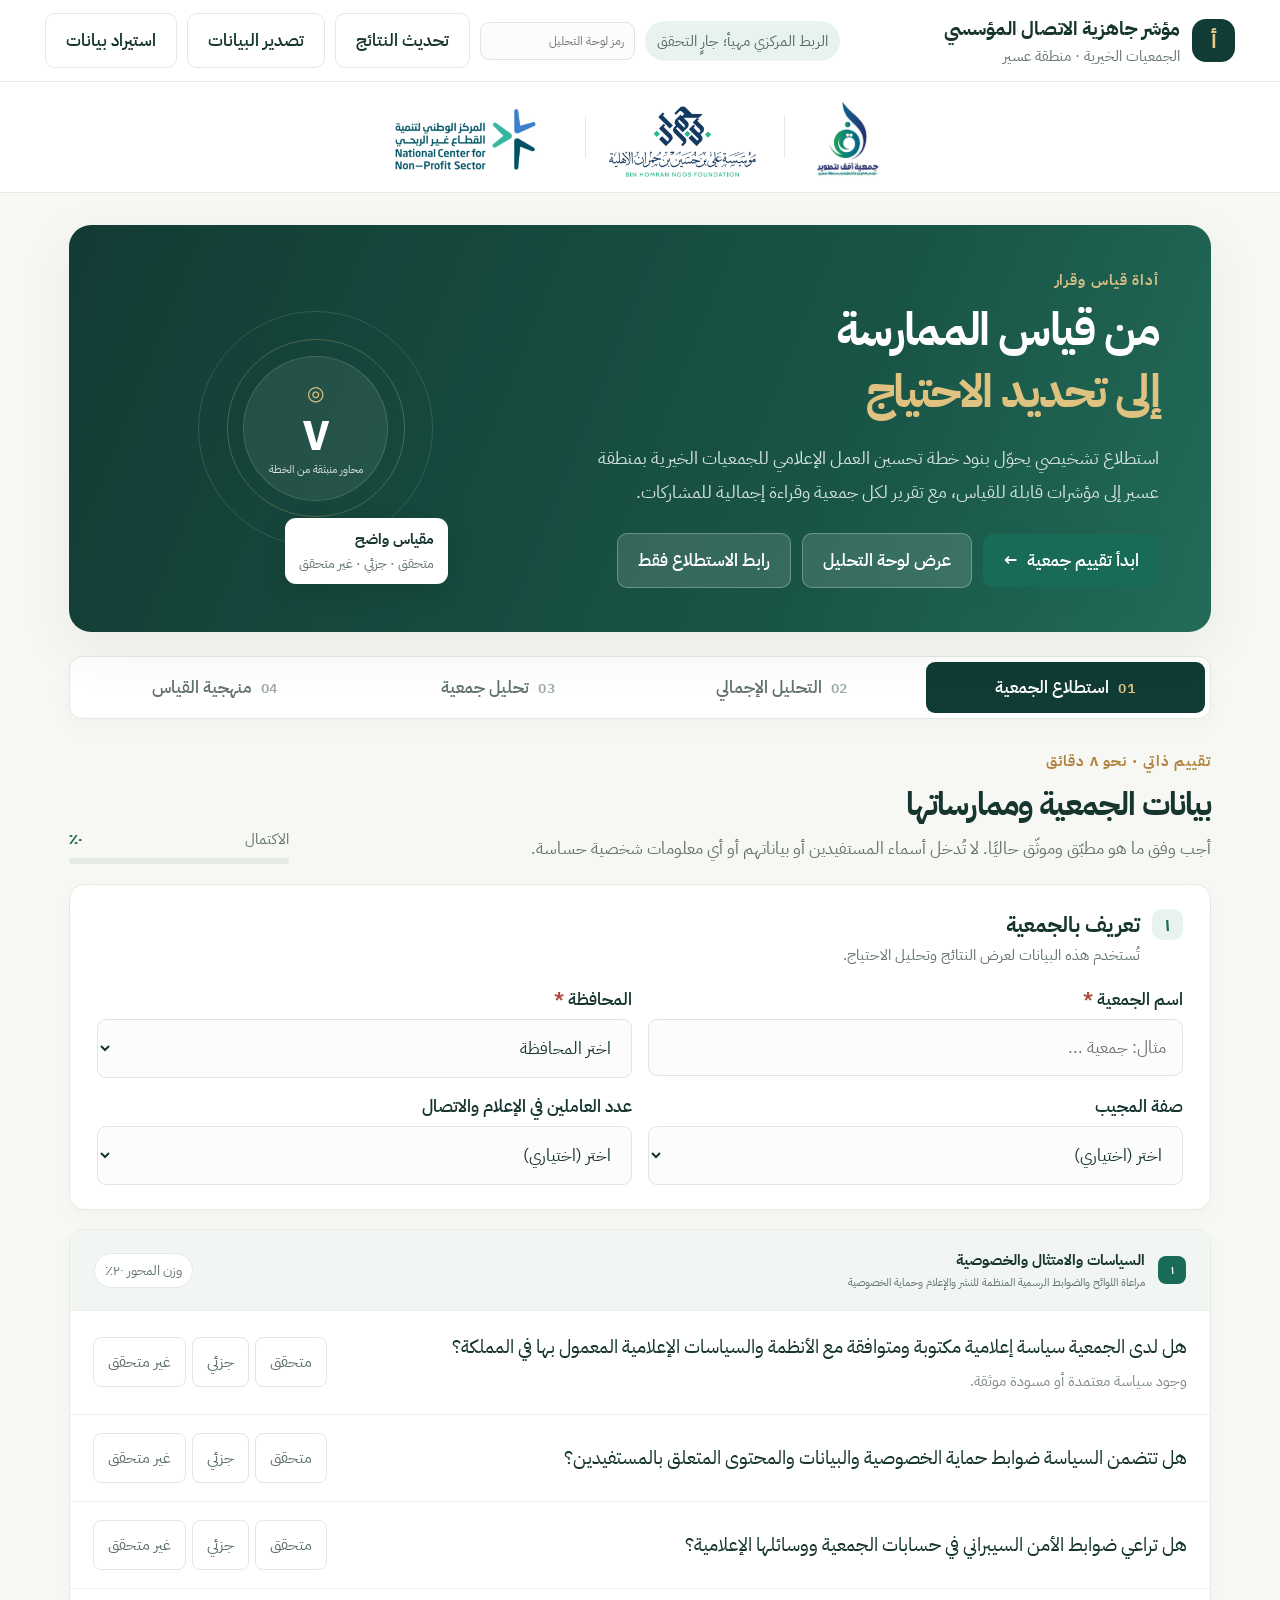
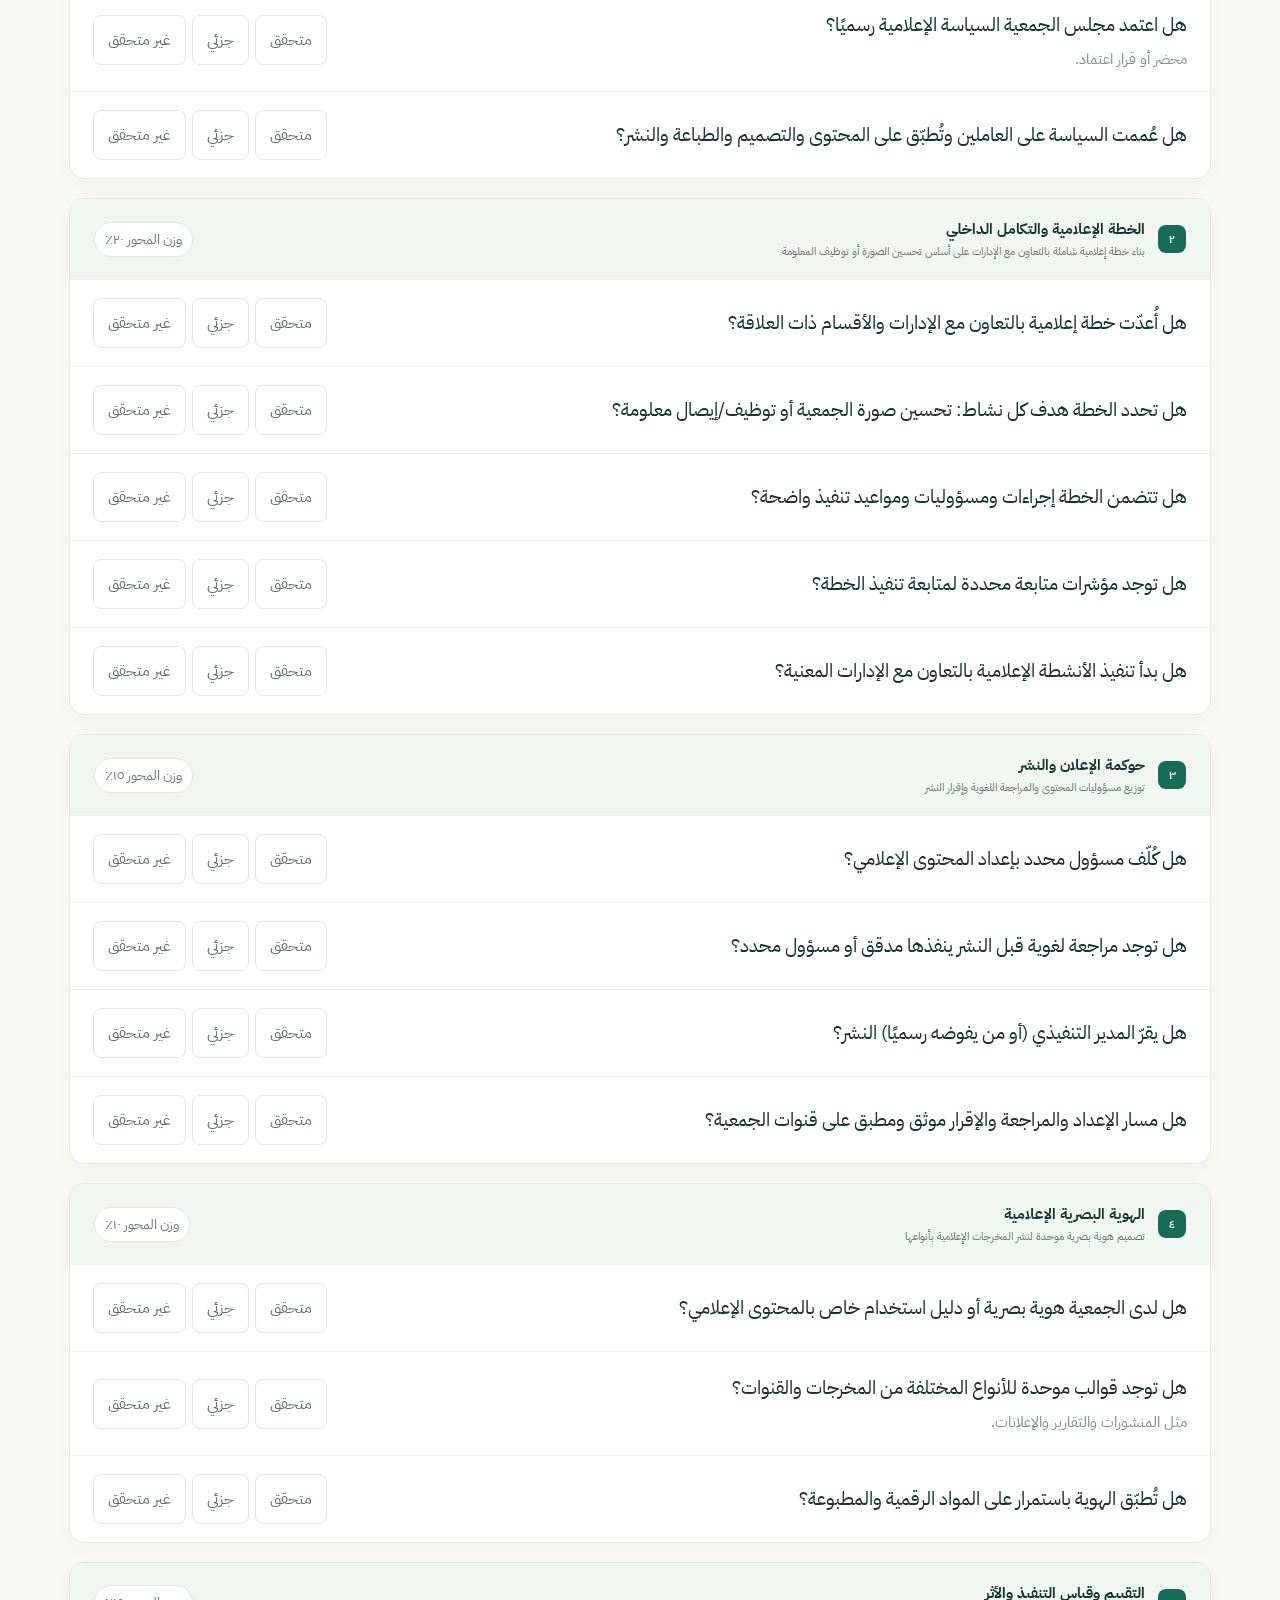
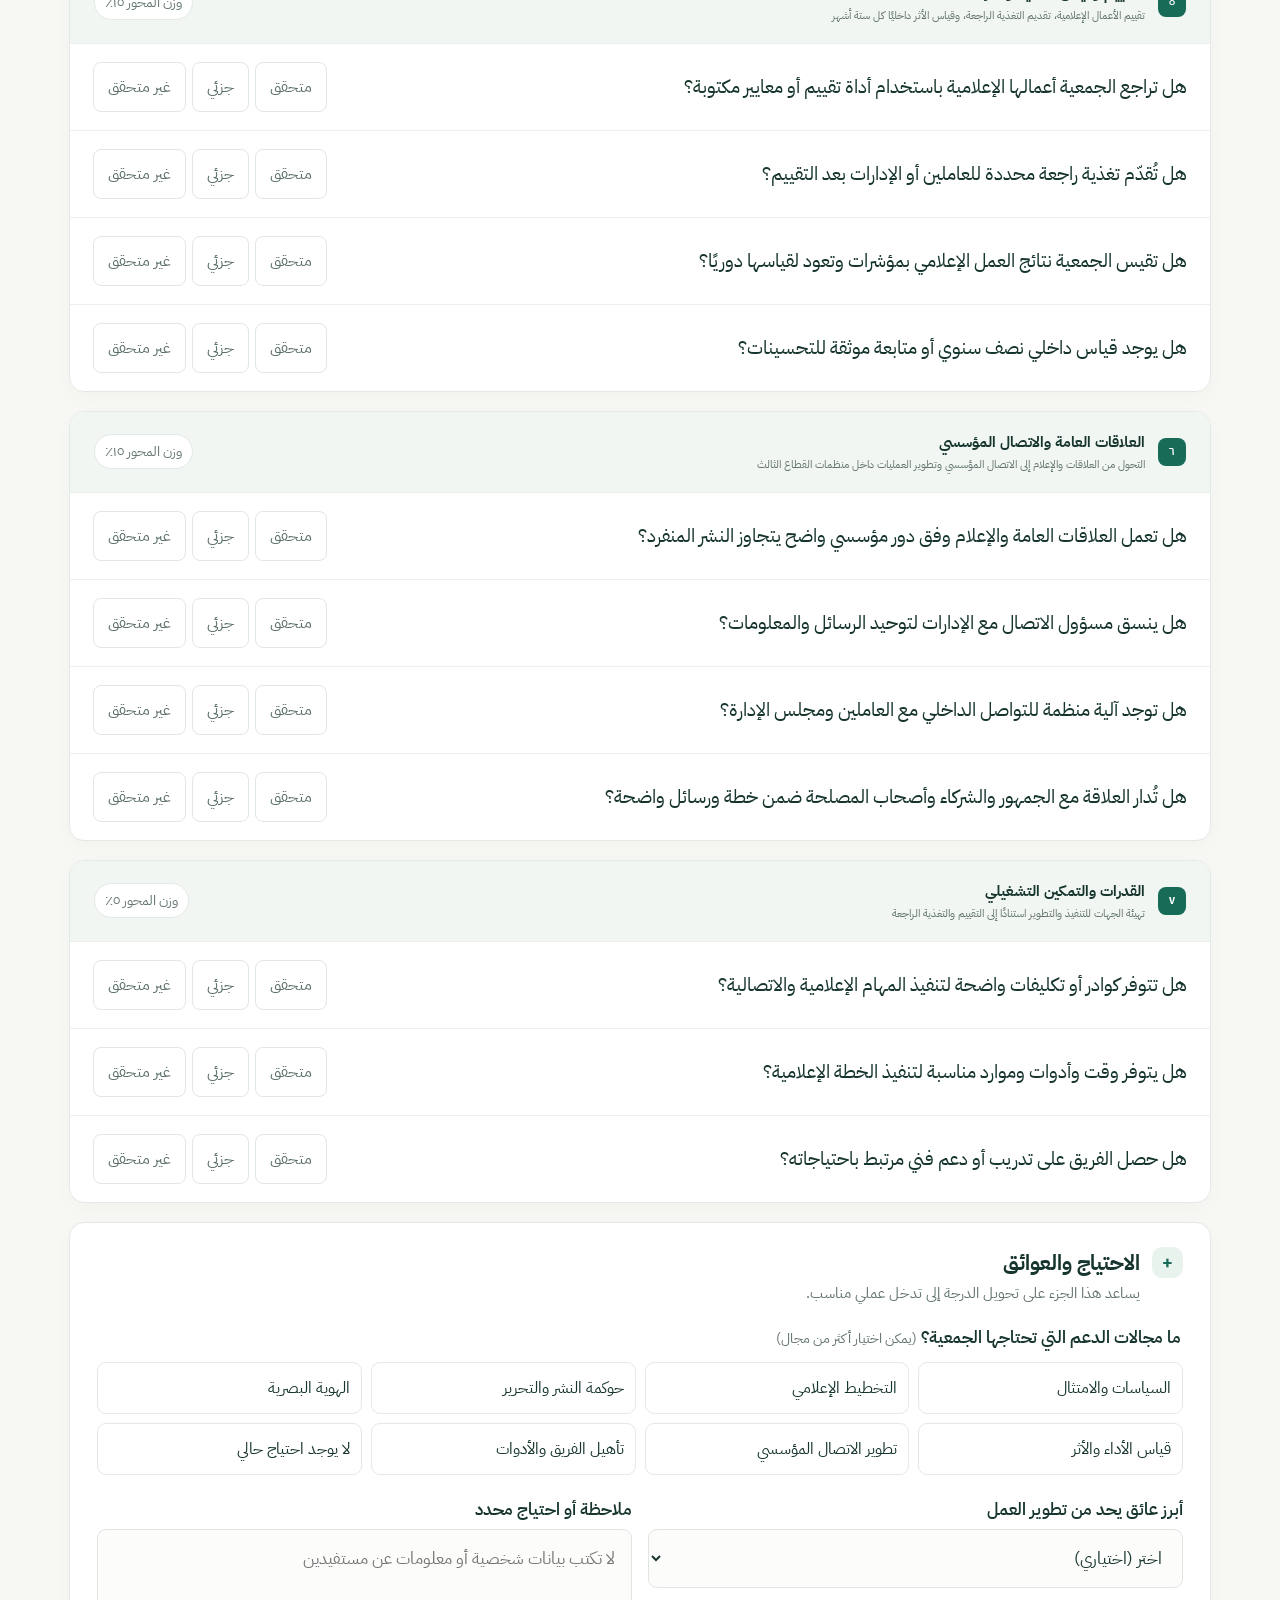
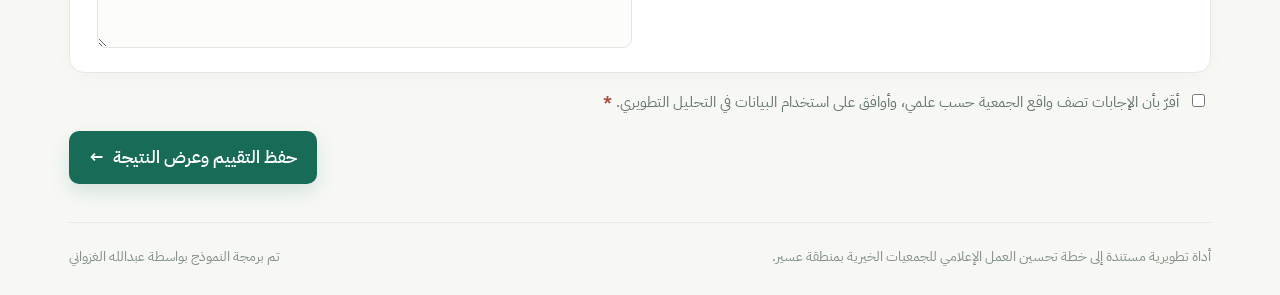
==== index.html @ ba8bff40 "Refresh assessment script cache" ====
<!doctype html>
<html lang="ar" dir="rtl">
<head>
  <meta charset="utf-8">
  <meta name="viewport" content="width=device-width, initial-scale=1">
  <meta name="theme-color" content="#113b35">
  <meta name="description" content="أداة تقييم جاهزية الجمعيات الخيرية في العلاقات العامة والإعلام والاتصال المؤسسي، وفق خطة تحسين العمل الإعلامي بمنطقة عسير.">
  <title>مؤشر جاهزية الاتصال المؤسسي | عسير</title>
  <link rel="stylesheet" href="styles.css?v=20261018-5">
</head>
<body>
  <header class="topbar">
    <a class="brand" href="#home" aria-label="الصفحة الرئيسية">
      <span class="brand-mark">أ</span>
      <span><strong>مؤشر جاهزية الاتصال المؤسسي</strong><small>الجمعيات الخيرية · منطقة عسير</small></span>
    </a>
    <div class="top-actions"><span class="privacy-tag" id="syncStatus">الربط المركزي غير مفعّل</span><input id="dashboardKey" type="password" autocomplete="off" aria-label="رمز دخول لوحة التحليل" placeholder="رمز لوحة التحليل" style="width:155px;padding:9px 10px;font-size:12px"><button class="button button-outline" id="refreshRemote">تحديث النتائج</button><button class="button button-outline" id="exportAll">تصدير البيانات</button><label class="button button-outline file-button">استيراد بيانات<input id="importFile" type="file" accept=".json,application/json" hidden></label></div>
  </header>
  <div class="partners-strip" role="group" aria-label="شعارات الجهات">
    <img src="assets/afaq-logo.png" alt="شعار جمعية أفق" loading="eager">
    <span class="partners-divider" aria-hidden="true"></span>
    <img src="assets/bin-homran-logo.png" alt="شعار مؤسسة علي بن حسين بن جمران الأهلية" loading="eager">
    <span class="partners-divider" aria-hidden="true"></span>
    <img src="assets/ncnp-logo.png?v=20261018-2" alt="شعار المركز الوطني لتنمية القطاع غير الربحي" loading="eager">
  </div>
  <main id="home">
    <section class="hero">
      <div class="hero-copy"><p class="eyebrow">أداة قياس وقرار</p><h1>من قياس الممارسة<br><em>إلى تحديد الاحتياج</em></h1><p>استطلاع تشخيصي يحوّل بنود خطة تحسين العمل الإعلامي للجمعيات الخيرية بمنطقة عسير إلى مؤشرات قابلة للقياس، مع تقرير لكل جمعية وقراءة إجمالية للمشاركات.</p><div class="hero-actions"><button class="button button-primary" data-view="survey">ابدأ تقييم جمعية <span>←</span></button><button class="button button-quiet" data-view="dashboard">عرض لوحة التحليل</button><a class="button button-quiet" href="survey.html?v=20261018-5">رابط الاستطلاع فقط</a></div></div>
      <div class="hero-card"><div class="orbit orbit-one"></div><div class="orbit orbit-two"></div><div class="hero-stat"><span class="hero-stat-icon">◎</span><strong>٧</strong><small>محاور منبثقة من الخطة</small></div><div class="hero-note"><b>مقياس واضح</b><span>متحقق · جزئي · غير متحقق</span></div></div>
    </section>
    <nav class="tabs" aria-label="التنقل الرئيسي"><button class="tab active" data-view="survey"><span>01</span>استطلاع الجمعية</button><button class="tab" data-view="dashboard"><span>02</span>التحليل الإجمالي</button><button class="tab" data-view="individual"><span>03</span>تحليل جمعية</button><button class="tab" data-view="method"><span>04</span>منهجية القياس</button></nav>

    <section class="view active" id="view-survey">
      <div class="section-heading"><div><p class="eyebrow">تقييم ذاتي · نحو ٨ دقائق</p><h2>بيانات الجمعية وممارساتها</h2><p>أجب وفق ما هو مطبّق وموثّق حاليًا. لا تُدخل أسماء المستفيدين أو بياناتهم أو أي معلومات شخصية حساسة.</p></div><div class="progress-wrap"><div class="progress-caption"><span id="progressLabel">الاكتمال</span><b id="progressValue">٠٪</b></div><div class="progress-track"><i id="progressBar"></i></div></div></div>
      <form id="surveyForm">
        <div class="form-card"><div class="card-title"><span class="step">١</span><div><h3>تعريف بالجمعية</h3><p>تُستخدم هذه البيانات لعرض النتائج وتحليل الاحتياج.</p></div></div><div class="fields-grid"><label class="field"><span>اسم الجمعية <b>*</b></span><input name="orgName" required maxlength="120" placeholder="مثال: جمعية ..."></label><label class="field"><span>المحافظة <b>*</b></span><select name="city" required><option value="">اختر المحافظة</option><option>أبها</option><option>خميس مشيط</option><option>بيشة</option><option>محايل عسير</option><option>النماص</option><option>ظهران الجنوب</option><option>سراة عبيدة</option><option>رجال ألمع</option><option>تثليث</option><option>بلقرن</option><option>أحد رفيدة</option><option>بارق</option><option>المجاردة</option><option>الحرجة</option><option>الربوعة</option><option>طريب</option><option>تنومة</option><option>البرك</option><option>القحمة</option><option>مركز آخر</option></select></label><label class="field"><span>صفة المجيب</span><select name="respondentRole"><option value="">اختر (اختياري)</option><option>المدير التنفيذي</option><option>مسؤول العلاقات العامة والإعلام</option><option>مسؤول الاتصال المؤسسي</option><option>موظف/ة في الجمعية</option><option>عضو مجلس الإدارة</option><option>أخرى</option></select></label><label class="field"><span>عدد العاملين في الإعلام والاتصال</span><select name="teamSize"><option value="">اختر (اختياري)</option><option>لا يوجد مختص متفرغ</option><option>شخص واحد</option><option>٢–٣</option><option>٤ فأكثر</option></select></label></div></div>
        <div id="questionGroups"></div>
        <div class="form-card needs-card"><div class="card-title"><span class="step">+</span><div><h3>الاحتياج والعوائق</h3><p>يساعد هذا الجزء على تحويل الدرجة إلى تدخل عملي مناسب.</p></div></div><fieldset class="needs-field"><legend>ما مجالات الدعم التي تحتاجها الجمعية؟ <small>(يمكن اختيار أكثر من مجال)</small></legend><div class="needs-grid"><label><input type="checkbox" name="needs" value="بناء السياسات والامتثال"><span>السياسات والامتثال</span></label><label><input type="checkbox" name="needs" value="التخطيط الإعلامي"><span>التخطيط الإعلامي</span></label><label><input type="checkbox" name="needs" value="حوكمة النشر والتحرير"><span>حوكمة النشر والتحرير</span></label><label><input type="checkbox" name="needs" value="الهوية البصرية"><span>الهوية البصرية</span></label><label><input type="checkbox" name="needs" value="قياس الأداء والأثر"><span>قياس الأداء والأثر</span></label><label><input type="checkbox" name="needs" value="تطوير الاتصال المؤسسي"><span>تطوير الاتصال المؤسسي</span></label><label><input type="checkbox" name="needs" value="تأهيل الفريق والأدوات"><span>تأهيل الفريق والأدوات</span></label><label><input type="checkbox" name="needs" value="لا يوجد احتياج حالي"><span>لا يوجد احتياج حالي</span></label></div></fieldset><div class="fields-grid"><label class="field"><span>أبرز عائق يحد من تطوير العمل</span><select name="barrier"><option value="">اختر (اختياري)</option><option>نقص الكوادر أو التفرغ</option><option>نقص الميزانية</option><option>غياب السياسات والإجراءات</option><option>ضعف التنسيق بين الإدارات</option><option>نقص الخبرة والتدريب</option><option>عدم توفر أدوات قياس</option><option>عوائق تقنية</option><option>لا توجد عوائق رئيسية</option><option>أخرى</option></select></label><label class="field"><span>ملاحظة أو احتياج محدد</span><textarea name="notes" maxlength="600" rows="3" placeholder="لا تكتب بيانات شخصية أو معلومات عن مستفيدين"></textarea></label></div></div>
        <label class="consent"><input type="checkbox" name="consent" required><span>أقرّ بأن الإجابات تصف واقع الجمعية حسب علمي، وأوافق على استخدام البيانات في التحليل التطويري. <b>*</b></span></label>
        <div class="submit-row"><span id="formMessage" role="status"></span><button class="button button-primary" type="submit">حفظ التقييم وعرض النتيجة <span>←</span></button></div>
      </form>
    </section>

    <section class="view" id="view-dashboard"><div class="section-heading"><div><p class="eyebrow">صورة المشاركات</p><h2>التحليل الإجمالي</h2><p>ملخص للبيانات المحفوظة أو المستوردة في هذا المتصفح فقط.</p></div><div class="heading-actions"><button class="button button-outline" id="exportPdf">طباعة / حفظ تقرير PDF شامل</button><button class="button button-outline" id="exportCsv">تنزيل ملخص CSV</button></div></div><div id="dashboardContent"></div></section>
    <section class="view" id="view-individual"><div class="section-heading"><div><p class="eyebrow">تشخيص موجّه</p><h2>تحليل جمعية واحدة</h2><p>اختر استجابة محفوظة لعرض المستوى والمحاور ذات الأولوية ومقترحات التطوير.</p></div></div><div id="individualContent"></div></section>
    <section class="view" id="view-method"><div class="section-heading"><div><p class="eyebrow">شفافية القياس</p><h2>كيف تُقرأ النتيجة؟</h2><p>الدرجات وصف تشخيصي مبني على إجابات الاستطلاع، وليست حكمًا اعتمادياً أو تقييمًا رسميًا للجمعية.</p></div></div><div id="methodContent"></div></section>
    <footer><span>أداة تطويرية مستندة إلى خطة تحسين العمل الإعلامي للجمعيات الخيرية بمنطقة عسير.</span><span>تم برمجة النموذج بواسطة عبدالله الغزواني</span></footer>
  </main>
  <div class="toast" id="toast" role="status" aria-live="polite"></div>
  <script src="backend-config.js?v=20261019-1"></script>
  <script src="app.js?v=20261019-3"></script>
</body>
</html>
---- styles.css ----
@import url('https://fonts.googleapis.com/css2?family=IBM+Plex+Sans+Arabic:wght@400;500;600;700&display=swap');
:root{--ink:#17352f;--muted:#63746f;--green:#176b57;--deep:#113b35;--mint:#e9f3ee;--paper:#f7f8f4;--white:#fff;--line:#e3e9e4;--gold:#c59c55;--red:#a94a39;--shadow:0 18px 55px #163b2e12;font-family:'IBM Plex Sans Arabic',sans-serif;color:var(--ink);background:var(--paper);font-synthesis:none}*{box-sizing:border-box}body{margin:0;min-width:320px}.topbar{height:82px;display:flex;align-items:center;justify-content:space-between;padding:0 max(calc((100vw - 1190px)/2),24px);background:#fff;border-bottom:1px solid var(--line)}.brand{display:flex;align-items:center;gap:12px;text-decoration:none;color:var(--ink)}.brand-mark{width:43px;height:43px;background:var(--deep);color:#e7c887;border-radius:14px;display:grid;place-items:center;font-size:22px;font-weight:700}.partners-strip{min-height:96px;display:flex;align-items:center;justify-content:center;gap:20px;padding:10px 18px;background:#fff;border-bottom:1px solid var(--line)}.partners-strip img{display:block;height:90px;width:auto;max-width:32vw;object-fit:contain}.partners-divider{height:42px;width:1px;background:var(--line);flex:0 0 1px}.brand strong,.brand small{display:block}.brand strong{font-size:15px}.brand small{font-size:11px;color:var(--muted);margin-top:2px}.top-actions{display:flex;align-items:center;gap:10px}.privacy-tag{font-size:11px;color:#536d62;background:var(--mint);padding:9px 12px;border-radius:99px}.button{font-family:inherit;border:0;border-radius:10px;padding:11px 16px;font-size:13px;font-weight:600;cursor:pointer;transition:.2s;display:inline-flex;gap:9px;align-items:center;justify-content:center;text-decoration:none}.button:hover{transform:translateY(-1px)}.button-primary{background:var(--green);color:#fff;box-shadow:0 8px 20px #176b5725}.button-outline{background:#fff;color:var(--ink);border:1px solid var(--line)}.button-quiet{background:#ffffff22;color:#fff;border:1px solid #ffffff45}.file-button{position:relative}main{max-width:1190px;margin:auto;padding:0 24px}.hero{margin:32px 0 24px;min-height:335px;border-radius:22px;background:linear-gradient(112deg,#123b34,#195547 67%,#236b58);display:grid;grid-template-columns:1.25fr .75fr;overflow:hidden;color:white;position:relative;padding:44px 52px;box-shadow:var(--shadow)}.hero-copy{position:relative;z-index:1}.eyebrow{text-transform:uppercase;letter-spacing:.06em;color:#b18442;font-size:11px;font-weight:700;margin:0 0 8px}.hero .eyebrow{color:#d7bd85}.hero h1{font-size:37px;line-height:1.35;margin:0 0 12px;letter-spacing:-.035em}.hero h1 em{font-style:normal;color:#dfc27f}.hero-copy>p:not(.eyebrow){max-width:580px;color:#d5e2dc;line-height:1.9;font-size:14px}.hero-actions{display:flex;align-items:center;gap:11px;margin-top:23px}.hero-card{position:relative;min-height:245px;display:grid;place-items:center}.orbit{border:1px solid #ffffff20;border-radius:50%;position:absolute;width:235px;height:235px}.orbit-two{width:178px;height:178px;border-color:#dfc27f45}.hero-stat{z-index:1;text-align:center;background:#ffffff12;backdrop-filter:blur(5px);border:1px solid #ffffff25;border-radius:50%;width:145px;height:145px;display:flex;flex-direction:column;align-items:center;justify-content:center}.hero-stat-icon{color:#e2c681;font-size:20px}.hero-stat strong{font-size:48px;line-height:1.1}.hero-stat small{font-size:11px;color:#d7e3dd}.hero-note{position:absolute;bottom:4px;right:16%;border-radius:11px;background:#fff;color:var(--ink);padding:10px 14px;box-shadow:0 8px 24px #041e1828;font-size:11px}.hero-note b,.hero-note span{display:block}.hero-note span{color:var(--muted);margin-top:3px}.tabs{background:#fff;border:1px solid var(--line);border-radius:13px;display:flex;padding:5px;gap:4px;margin-bottom:31px;box-shadow:0 7px 24px #163b2e08}.tab{flex:1;text-align:center;border:0;background:transparent;color:var(--muted);font-family:inherit;font-weight:600;font-size:13px;padding:13px 8px;border-radius:9px;cursor:pointer}.tab span{color:#9aaba2;font-size:10px;margin-left:9px;letter-spacing:.05em}.tab.active{background:var(--deep);color:white}.tab.active span{color:#dcc27e}.view{display:none;animation:fade .2s ease}.view.active{display:block}@keyframes fade{from{opacity:.5;transform:translateY(4px)}to{opacity:1;transform:none}}.section-heading{display:flex;align-items:end;justify-content:space-between;gap:20px;margin:0 0 20px}.section-heading h2{font-size:25px;letter-spacing:-.03em;margin:0 0 6px}.section-heading p:not(.eyebrow){font-size:13px;color:var(--muted);margin:0;line-height:1.8}.progress-wrap{width:220px;flex:none}.progress-caption{display:flex;justify-content:space-between;font-size:11px;color:var(--muted);margin-bottom:8px}.progress-caption b{color:var(--green)}.progress-track{height:6px;border-radius:99px;background:#e3eae5;overflow:hidden}.progress-track i{display:block;background:var(--green);height:100%;width:0;transition:.3s}.form-card{background:#fff;border:1px solid var(--line);border-radius:15px;padding:24px 27px;margin-bottom:14px;box-shadow:0 6px 20px #17352f06}.card-title{display:flex;align-items:flex-start;gap:12px;margin-bottom:21px}.step{flex:none;width:31px;height:31px;background:var(--mint);color:var(--green);font-weight:700;border-radius:10px;display:grid;place-items:center}.card-title h3{font-size:16px;margin:0}.card-title p{color:var(--muted);font-size:11px;margin:3px 0 0}.fields-grid{display:grid;grid-template-columns:repeat(2,1fr);gap:16px}.field{display:flex;flex-direction:column;gap:7px;font-size:12px;font-weight:600}.field>span b,.consent b{color:var(--red)}input,select,textarea{font-family:inherit}input:not([type=checkbox]),select,textarea{border:1px solid #dfe6e1;background:#fcfdfb;border-radius:9px;padding:11px 12px;font-size:12px;color:var(--ink);outline:0;width:100%}input:focus,select:focus,textarea:focus{border-color:#5d9d83;box-shadow:0 0 0 3px #176b5715}textarea{resize:vertical;line-height:1.7}.question-group{margin:19px 0;background:#fff;border:1px solid var(--line);border-radius:15px;overflow:hidden;box-shadow:0 6px 20px #17352f06}.group-head{padding:19px 24px;background:#f1f6f2;display:flex;align-items:center;gap:13px}.group-number{font-size:11px;font-weight:700;color:#fff;background:var(--green);border-radius:8px;width:28px;height:28px;display:grid;place-items:center}.group-head h3{font-size:15px;margin:0}.group-head p{font-size:11px;color:var(--muted);margin:3px 0 0}.weight{margin-right:auto;font-size:10px;background:#fff;border:1px solid var(--line);border-radius:99px;padding:6px 10px;color:#65786e}.question{padding:18px 23px;border-top:1px solid #edf0ed;display:grid;grid-template-columns:minmax(250px,1fr) auto;gap:17px;align-items:center}.question-text{font-size:13px;line-height:1.7}.question-text small{display:block;color:#7d8b84;font-size:10px;margin-top:2px}.choices{display:flex;gap:6px}.choice{position:relative}.choice input{position:absolute;opacity:0;pointer-events:none}.choice span{display:block;white-space:nowrap;border:1px solid #e1e7e2;border-radius:8px;padding:8px 10px;font-size:10px;color:#5a6f65;cursor:pointer;transition:.15s}.choice input:checked+span{color:#fff;background:var(--green);border-color:var(--green)}.choice input:focus-visible+span{outline:3px solid #9bc8b6}.needs-card{background:#fff}.needs-field{border:0;padding:0;margin:0 0 22px}.needs-field legend{font-size:12px;font-weight:600;margin-bottom:12px}.needs-field legend small{font-weight:400;color:var(--muted)}.needs-grid{display:grid;grid-template-columns:repeat(4,1fr);gap:9px}.needs-grid label input{position:absolute;opacity:0}.needs-grid label span{display:flex;align-items:center;min-height:40px;padding:9px 11px;border:1px solid var(--line);border-radius:9px;font-size:11px;cursor:pointer}.needs-grid input:checked+span{border-color:var(--green);background:var(--mint);color:var(--deep)}.needs-grid input:focus-visible+span{outline:3px solid #9bc8b6}.consent{display:flex;align-items:flex-start;gap:9px;font-size:11px;color:var(--muted);margin:18px 3px}.consent input{accent-color:var(--green);margin-top:3px}.submit-row{display:flex;align-items:center;justify-content:space-between;margin:15px 0 38px}.submit-row #formMessage{font-size:11px;color:var(--green)}footer{border-top:1px solid var(--line);padding:23px 0 28px;display:flex;justify-content:space-between;gap:20px;color:#829087;font-size:10px}.heading-actions{display:flex;gap:8px}.metric-grid{display:grid;grid-template-columns:repeat(4,1fr);gap:12px;margin-bottom:16px}.metric{background:#fff;border:1px solid var(--line);border-radius:13px;padding:19px 20px;box-shadow:0 6px 20px #17352f06}.metric span{font-size:11px;color:var(--muted)}.metric strong{display:block;font-size:30px;margin-top:9px;color:var(--deep);line-height:1}.metric small{font-size:10px;color:#87948e;display:block;margin-top:8px}.analysis-grid{display:grid;grid-template-columns:1.1fr .9fr;gap:14px;margin-bottom:15px}.panel{background:#fff;border:1px solid var(--line);border-radius:14px;padding:23px;box-shadow:0 6px 20px #17352f06}.panel h3{font-size:15px;margin:0 0 5px}.panel>p{font-size:11px;color:var(--muted);margin:0 0 20px}.bar-row{display:grid;grid-template-columns:145px 1fr 37px;gap:12px;align-items:center;margin:14px 0}.bar-label{font-size:11px}.bar-track{height:9px;border-radius:99px;background:#edf1ed;overflow:hidden}.bar-track i{display:block;height:100%;background:linear-gradient(90deg,#79ad95,#176b57);border-radius:99px}.bar-score{font-size:11px;font-weight:700;text-align:left;color:var(--green)}.priority-item{padding:12px 0;border-top:1px solid #edf0ed}.priority-item:first-child{border-top:0;padding-top:0}.priority-item b{font-size:12px;display:flex;align-items:center;justify-content:space-between}.priority-item b span{color:var(--red);font-size:11px}.priority-item p{font-size:11px;color:var(--muted);line-height:1.7;margin:5px 0 0}.table-wrap{overflow-x:auto;background:white;border:1px solid var(--line);border-radius:13px;margin-bottom:30px}.data-table{width:100%;border-collapse:collapse;min-width:650px}.data-table th,.data-table td{text-align:right;padding:13px 16px;border-bottom:1px solid #edf0ed;font-size:11px}.data-table th{font-size:10px;color:var(--muted);background:#f6f8f6}.data-table tr:last-child td{border-bottom:0}.link-button{border:0;background:none;color:var(--green);font:inherit;font-weight:700;cursor:pointer}.badge{display:inline-block;border-radius:99px;padding:5px 9px;font-size:10px;background:#f4eddd;color:#826322}.badge.high{background:#e9f4ec;color:#31704d}.badge.medium{background:#fbf1df;color:#927023}.badge.low{background:#f8e8e5;color:#a94a39}.empty-state{background:#fff;border:1px dashed #ccd8d0;border-radius:14px;text-align:center;padding:45px 20px;color:var(--muted)}.empty-state strong{display:block;color:var(--ink);font-size:16px;margin-bottom:7px}.empty-state p{font-size:12px;line-height:1.8;margin:0 auto 18px;max-width:490px}.individual-tools{display:flex;gap:10px;align-items:center;margin-bottom:15px}.individual-tools select{max-width:450px;background:#fff}.report-head{display:flex;justify-content:space-between;align-items:center;gap:20px}.report-score{width:115px;height:115px;border-radius:50%;display:grid;place-items:center;text-align:center;background:var(--mint);color:var(--deep);font-size:28px;font-weight:700;border:8px solid #d2e9dd}.report-score small{font-size:10px;font-weight:500;display:block}.report-layout{display:grid;grid-template-columns:1fr .9fr;gap:14px;margin:14px 0}.decision-box{background:#f5f8f4;border-radius:10px;padding:14px;margin-top:10px}.decision-box b{font-size:12px}.decision-box p{font-size:11px;line-height:1.7;color:var(--muted);margin:5px 0 0}.simple-list{padding-right:18px;margin:8px 0}.simple-list li{font-size:11px;line-height:1.8;color:var(--muted);padding:2px 0}.notice{background:#f8f2e6;border-right:3px solid var(--gold);padding:12px 14px;border-radius:8px;color:#725d34;font-size:11px;line-height:1.8}.method-grid{display:grid;grid-template-columns:repeat(3,1fr);gap:12px}.method-card{background:#fff;border:1px solid var(--line);border-radius:13px;padding:20px}.method-card h3{margin:0 0 9px;font-size:14px}.method-card p,.method-card li{font-size:11px;line-height:1.8;color:var(--muted)}.method-card ul{padding-right:18px;margin:6px 0}.scale-row{display:flex;justify-content:space-between;border-bottom:1px solid var(--line);padding:10px 0;font-size:11px}.scale-row:last-child{border:0}.scale-row b{color:var(--green)}.toast{position:fixed;bottom:22px;right:50%;transform:translate(50%,20px);background:#183f35;color:#fff;padding:11px 17px;border-radius:10px;font-size:12px;opacity:0;pointer-events:none;transition:.25s;box-shadow:var(--shadow);z-index:5}.toast.show{opacity:1;transform:translate(50%,0)}
@media(max-width:800px){.topbar{padding:0 16px}.partners-strip{min-height:76px;gap:10px;padding:8px}.partners-strip img{height:68px;max-width:30vw}.partners-divider{height:34px}.privacy-tag{display:none}.hero{padding:31px 25px;grid-template-columns:1fr}.hero-card{display:none}.hero h1{font-size:31px}.tabs{overflow-x:auto}.tab{min-width:150px}.question{grid-template-columns:1fr;gap:12px}.choices{flex-wrap:wrap}.choice span{padding:8px}.needs-grid{grid-template-columns:repeat(2,1fr)}.analysis-grid,.report-layout{grid-template-columns:1fr}.metric-grid{grid-template-columns:repeat(2,1fr)}.method-grid{grid-template-columns:1fr}.section-heading{align-items:flex-start;flex-direction:column}.progress-wrap{width:100%}.fields-grid{grid-template-columns:1fr}.top-actions .button{padding:9px 10px;font-size:10px}.report-head{align-items:flex-start}.bar-row{grid-template-columns:120px 1fr 30px}.form-card{padding:19px 17px}footer{flex-direction:column}.heading-actions{width:100%}.heading-actions .button{flex:1}}
@media(max-width:480px){.brand strong{font-size:12px}.brand small{font-size:9px}.brand-mark{width:36px;height:36px}.top-actions{gap:5px}.top-actions .button{font-size:9px}.hero{margin-top:18px}.hero-actions{align-items:stretch;flex-direction:column}.hero-actions button{width:100%}.tab{font-size:11px;min-width:125px;padding:11px 4px}.tab span{display:none}.metric{padding:15px}.metric strong{font-size:25px}.group-head{padding:15px}.weight{display:none}.question{padding:15px}.choices{gap:5px}.choice span{font-size:9px}.individual-tools{align-items:stretch;flex-direction:column}}
@media print{.topbar,.hero,.tabs,.heading-actions,.individual-tools,footer,.button{display:none!important}body{background:#fff}.view{display:none!important}.view.active{display:block!important}.panel,.metric,.table-wrap{box-shadow:none;break-inside:avoid}main{max-width:none;padding:0}.report-layout{grid-template-columns:1fr 1fr}}

.small-metric{font-size:16px!important;line-height:1.5!important}

.survey-only-main{max-width:1000px;padding-top:34px}.standalone-heading{align-items:center;margin-bottom:23px}.standalone-heading h2{margin-bottom:7px}.survey-only-main footer{margin-top:36px}

/* تحسين قابلية القراءة: تكبير النصوص الأساسية والمساعدة */
body{font-size:16px}
.brand strong{font-size:17px}.brand small{font-size:13px}
.privacy-tag{font-size:13px}
.button{font-size:15px;padding:12px 18px}
.hero h1{font-size:42px}.hero-copy>p:not(.eyebrow){font-size:16px}.hero .eyebrow,.eyebrow{font-size:13px}
.hero-note{font-size:13px}.hero-note span{font-size:12px}
.tab{font-size:15px}.tab span{font-size:12px}
.section-heading h2{font-size:29px}.section-heading p:not(.eyebrow){font-size:15px}
.progress-caption{font-size:13px}
.card-title h3{font-size:18px}.card-title p{font-size:13px}
.field{font-size:14px}input:not([type=checkbox]),select,textarea{font-size:14px;padding:13px 14px}
.question-text{font-size:15px}.question-text small{font-size:12px}
.weight{font-size:12px}.choice span{font-size:13px;padding:10px 12px}
.needs-field legend{font-size:14px}.needs-grid label span{font-size:13px;min-height:46px}
.consent{font-size:13px}.submit-row #formMessage{font-size:13px}
footer{font-size:12px}
.metric span{font-size:13px}.metric strong{font-size:34px}.metric small{font-size:12px}
.panel h3{font-size:18px}.panel>p{font-size:13px}
.bar-label,.bar-score,.priority-item p,.decision-box p,.simple-list li{font-size:13px}
.priority-item b,.decision-box b{font-size:14px}
.data-table th,.data-table td{font-size:13px}.data-table th{font-size:12px}
.badge{font-size:12px}.empty-state strong{font-size:18px}.empty-state p{font-size:14px}
.field>span,.individual-tools .field{font-size:14px}.report-head p{font-size:14px!important}.report-score{font-size:32px}
.method-card h3{font-size:17px}.method-card p,.method-card li,.scale-row{font-size:13px}
.toast{font-size:14px}
@media(max-width:800px){.hero h1{font-size:36px}.section-heading h2{font-size:26px}.tab{font-size:14px}.top-actions .button{font-size:13px}.question-text{font-size:15px}.choice span{font-size:13px}.bar-label,.bar-score{font-size:12px}}
@media(max-width:480px){.brand strong{font-size:14px}.brand small{font-size:11px}.top-actions .button{font-size:12px;padding:9px 11px}.hero h1{font-size:32px}.tab{font-size:13px}.section-heading h2{font-size:24px}.question-text{font-size:14px}.choice span{font-size:12px;padding:9px 10px}.field{font-size:13px}input:not([type=checkbox]),select,textarea{font-size:14px}.needs-grid label span{font-size:12px}}

/* نسخة مقروءة بوضوح على الشاشات الكبيرة والصغيرة */
body{font-size:18px}
.brand strong{font-size:19px}.brand small{font-size:15px}
.privacy-tag{font-size:15px}
.button{font-size:17px;padding:14px 20px}
.hero h1{font-size:46px}.hero-copy>p:not(.eyebrow){font-size:18px}.hero .eyebrow,.eyebrow{font-size:15px}
.hero-note{font-size:15px}.hero-note span{font-size:14px}
.tab{font-size:17px}.tab span{font-size:14px}
.section-heading h2{font-size:32px}.section-heading p:not(.eyebrow){font-size:17px}
.progress-caption{font-size:15px}
.card-title h3,.panel h3{font-size:21px}.card-title p{font-size:15px}
.field{font-size:17px}input:not([type=checkbox]),select,textarea{font-size:17px;padding:15px 16px}
.question-text{font-size:19px;line-height:1.9}.question-text small{font-size:15px}
.weight{font-size:14px}.choice span{font-size:16px;padding:12px 14px}
.needs-field legend{font-size:17px}.needs-grid label span{font-size:16px;min-height:52px}
.consent{font-size:15px}.submit-row #formMessage{font-size:15px}
footer{font-size:14px}
.metric span{font-size:15px}.metric strong{font-size:38px}.metric small{font-size:14px}
.panel>p{font-size:15px}.bar-label,.bar-score,.priority-item p,.decision-box p,.simple-list li{font-size:15px}
.priority-item b,.decision-box b{font-size:16px}
.data-table th,.data-table td{font-size:15px}.data-table th{font-size:14px}
.badge{font-size:14px}.empty-state strong{font-size:20px}.empty-state p{font-size:16px}
.field>span,.individual-tools .field{font-size:17px}.report-head p{font-size:16px!important}.report-score{font-size:36px}
.method-card h3{font-size:19px}.method-card p,.method-card li,.scale-row{font-size:15px}
.toast{font-size:16px}
@media(max-width:800px){.hero h1{font-size:40px}.section-heading h2{font-size:29px}.tab{font-size:16px}.top-actions .button{font-size:15px}.question-text{font-size:18px}.choice span{font-size:15px}.bar-label,.bar-score{font-size:14px}}
@media(max-width:480px){.brand strong{font-size:16px}.brand small{font-size:13px}.top-actions .button{font-size:14px;padding:10px 12px}.hero h1{font-size:35px}.tab{font-size:15px}.section-heading h2{font-size:27px}.question-text{font-size:17px}.choice span{font-size:14px;padding:11px 12px}.field{font-size:15px}input:not([type=checkbox]),select,textarea{font-size:16px}.needs-grid label span{font-size:14px}}
@media(max-width:520px){.topbar{height:auto;min-height:82px;flex-direction:column;justify-content:center;gap:8px;padding:10px 12px}.brand{width:100%;justify-content:center}.brand strong,.brand small{text-align:center}.top-actions{width:100%;display:grid;grid-template-columns:repeat(2,minmax(0,1fr));gap:8px}.top-actions #dashboardKey{grid-column:1/-1;width:100%!important;min-width:0}.top-actions .button,.top-actions .file-button{width:100%;min-width:0;white-space:nowrap}.top-actions .button:only-child{grid-column:1/-1}.partners-strip{display:grid;grid-template-columns:repeat(3,minmax(0,1fr));gap:6px;min-height:74px;padding:8px 12px}.partners-strip img{justify-self:center;height:auto;max-height:60px;max-width:100%;width:auto}.partners-divider{display:none}}
/* تقرير شامل قابل للطباعة والحفظ بصيغة PDF */
#pdfReport{display:none}
@media print{
 body.printing-all>*:not(#pdfReport){display:none!important}
 body.printing-all #pdfReport{display:block!important;direction:rtl;color:#152a27;background:#fff;font:12pt/1.65 Arial,Tahoma,sans-serif}
 body.printing-all #pdfReport .pdf-page{display:block;min-height:250mm;padding:0 2mm 8mm;break-after:page;page-break-after:always}
 body.printing-all #pdfReport .pdf-page:last-child{break-after:auto;page-break-after:auto}
 body.printing-all #pdfReport h1{font-size:23pt;color:#113b35;margin:5mm 0 2mm}
 body.printing-all #pdfReport h2{font-size:15pt;color:#176559;margin:7mm 0 2mm;border-bottom:1px solid #d6e4df;padding-bottom:1mm}
 body.printing-all #pdfReport p{margin:2mm 0}
 body.printing-all #pdfReport .eyebrow{font-size:10pt;color:#58736d}
 body.printing-all #pdfReport .pdf-callout{margin:5mm 0;padding:4mm;border:1px solid #bad5ca;background:#f0f7f4;border-radius:3mm}
 body.printing-all #pdfReport table{width:100%;border-collapse:collapse;margin:2mm 0 5mm;font-size:10.5pt}
 body.printing-all #pdfReport th,body.printing-all #pdfReport td{border:1px solid #cbd8d4;padding:2mm;text-align:right;vertical-align:top}
 body.printing-all #pdfReport th{background:#eaf2ef;color:#173c35}
 body.printing-all #pdfReport ul{padding-right:7mm}
 body.printing-all #pdfReport li{margin:2mm 0}
 body.printing-all #pdfReport .pdf-note{margin-top:7mm;padding-top:2mm;border-top:1px solid #d6e4df;font-size:9.5pt;color:#52645f}
 @page{size:A4;margin:14mm}
}
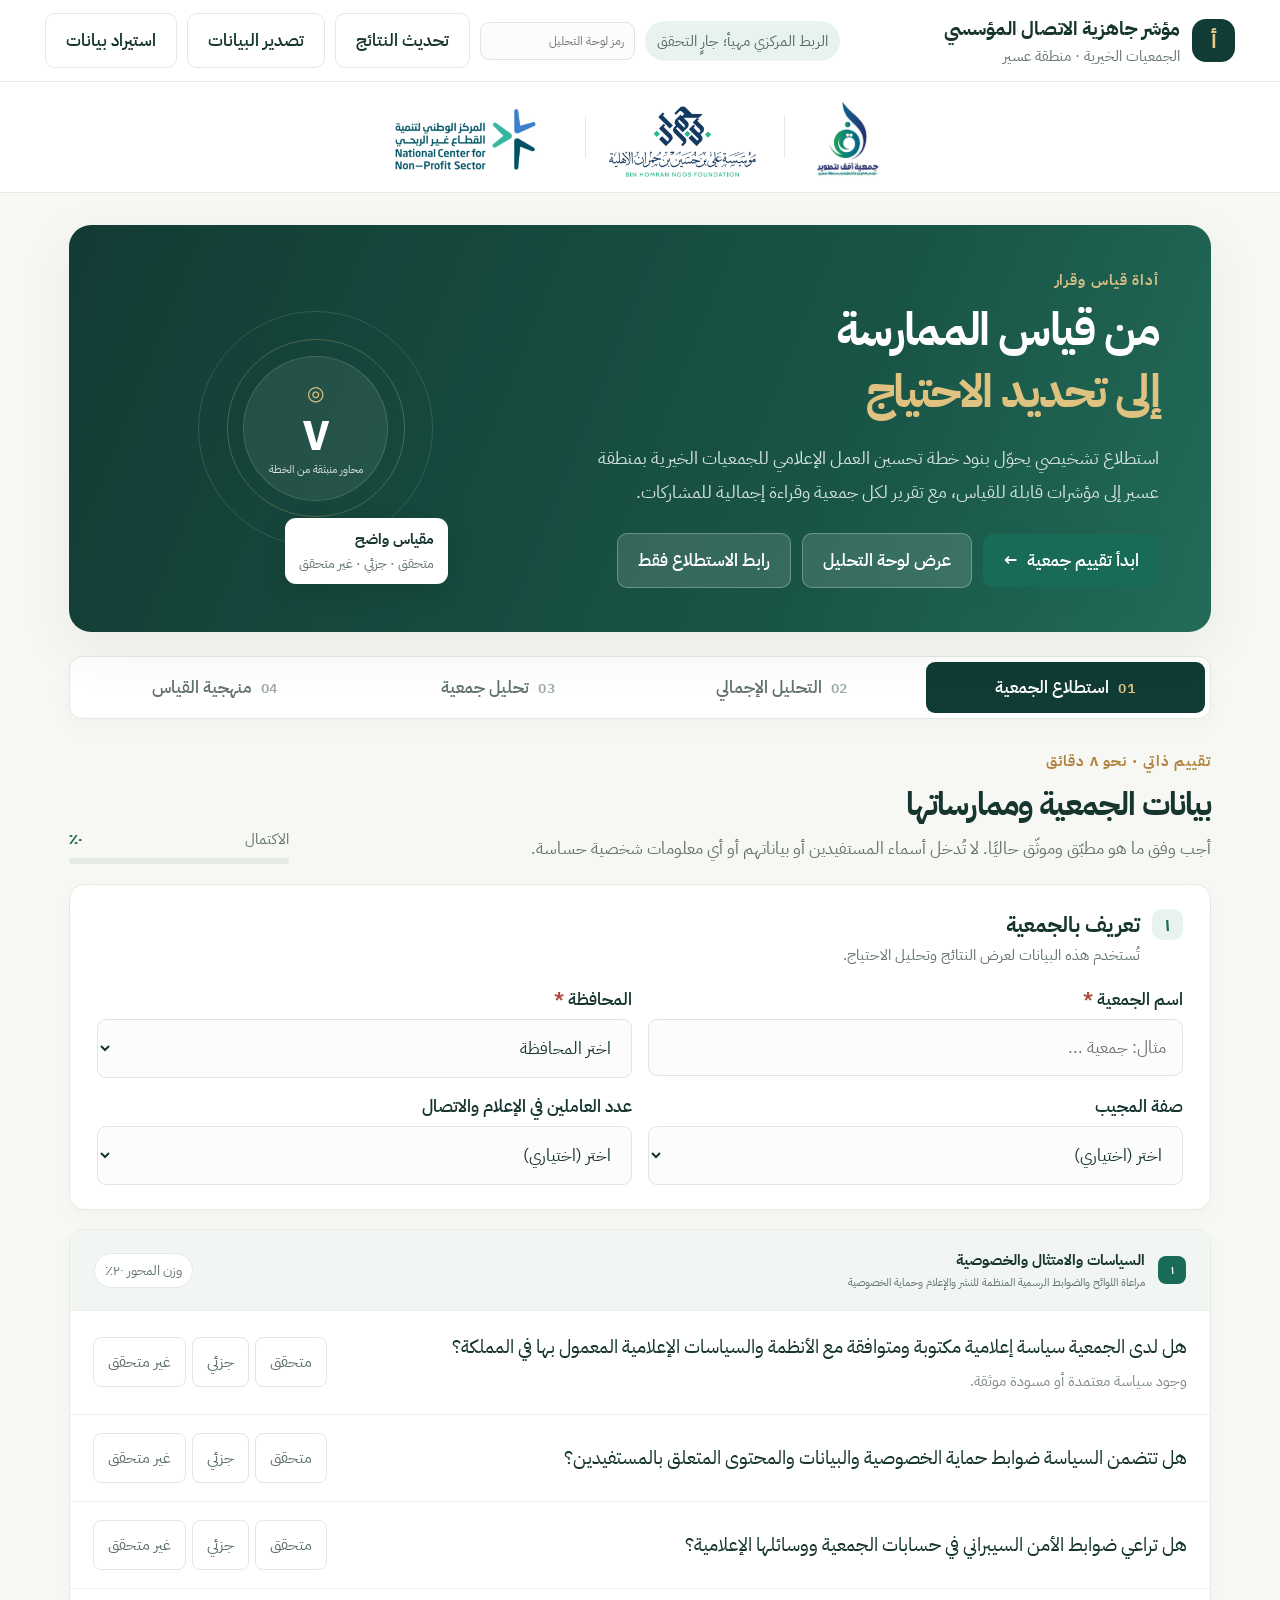
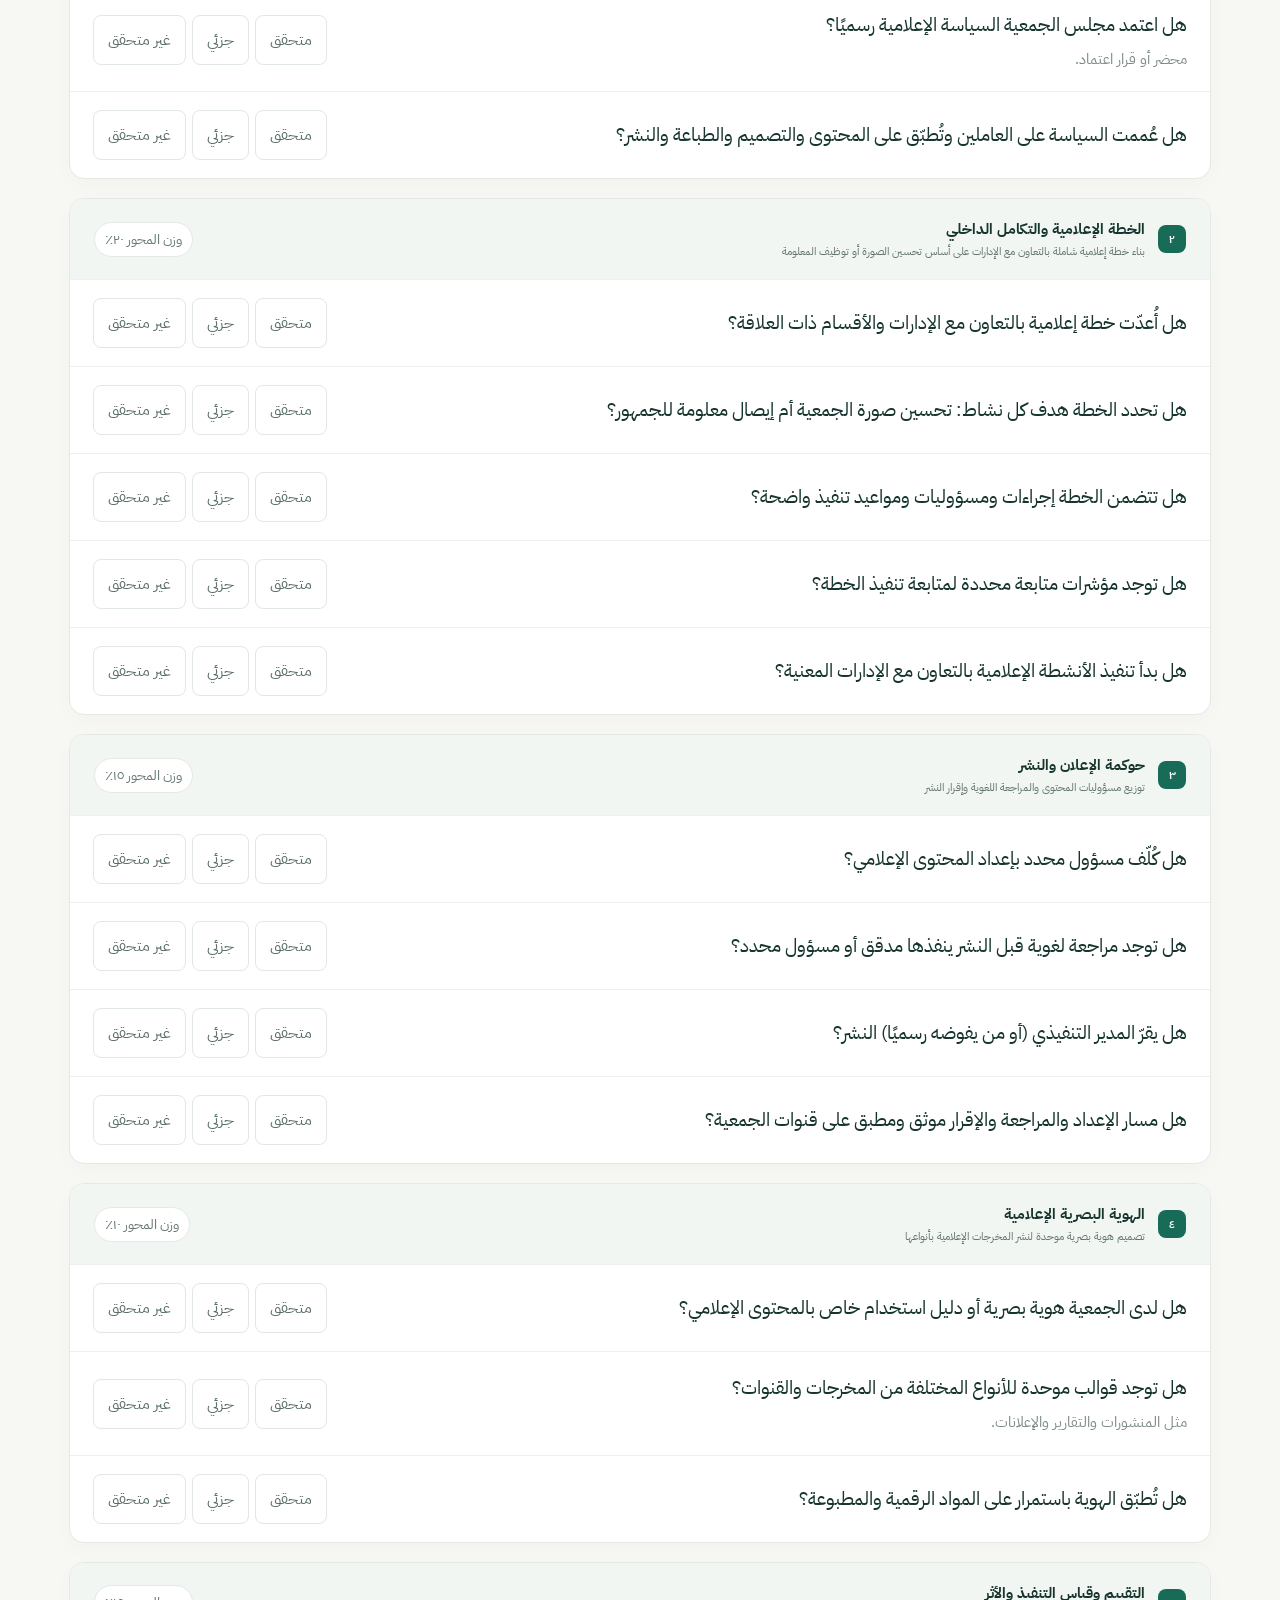
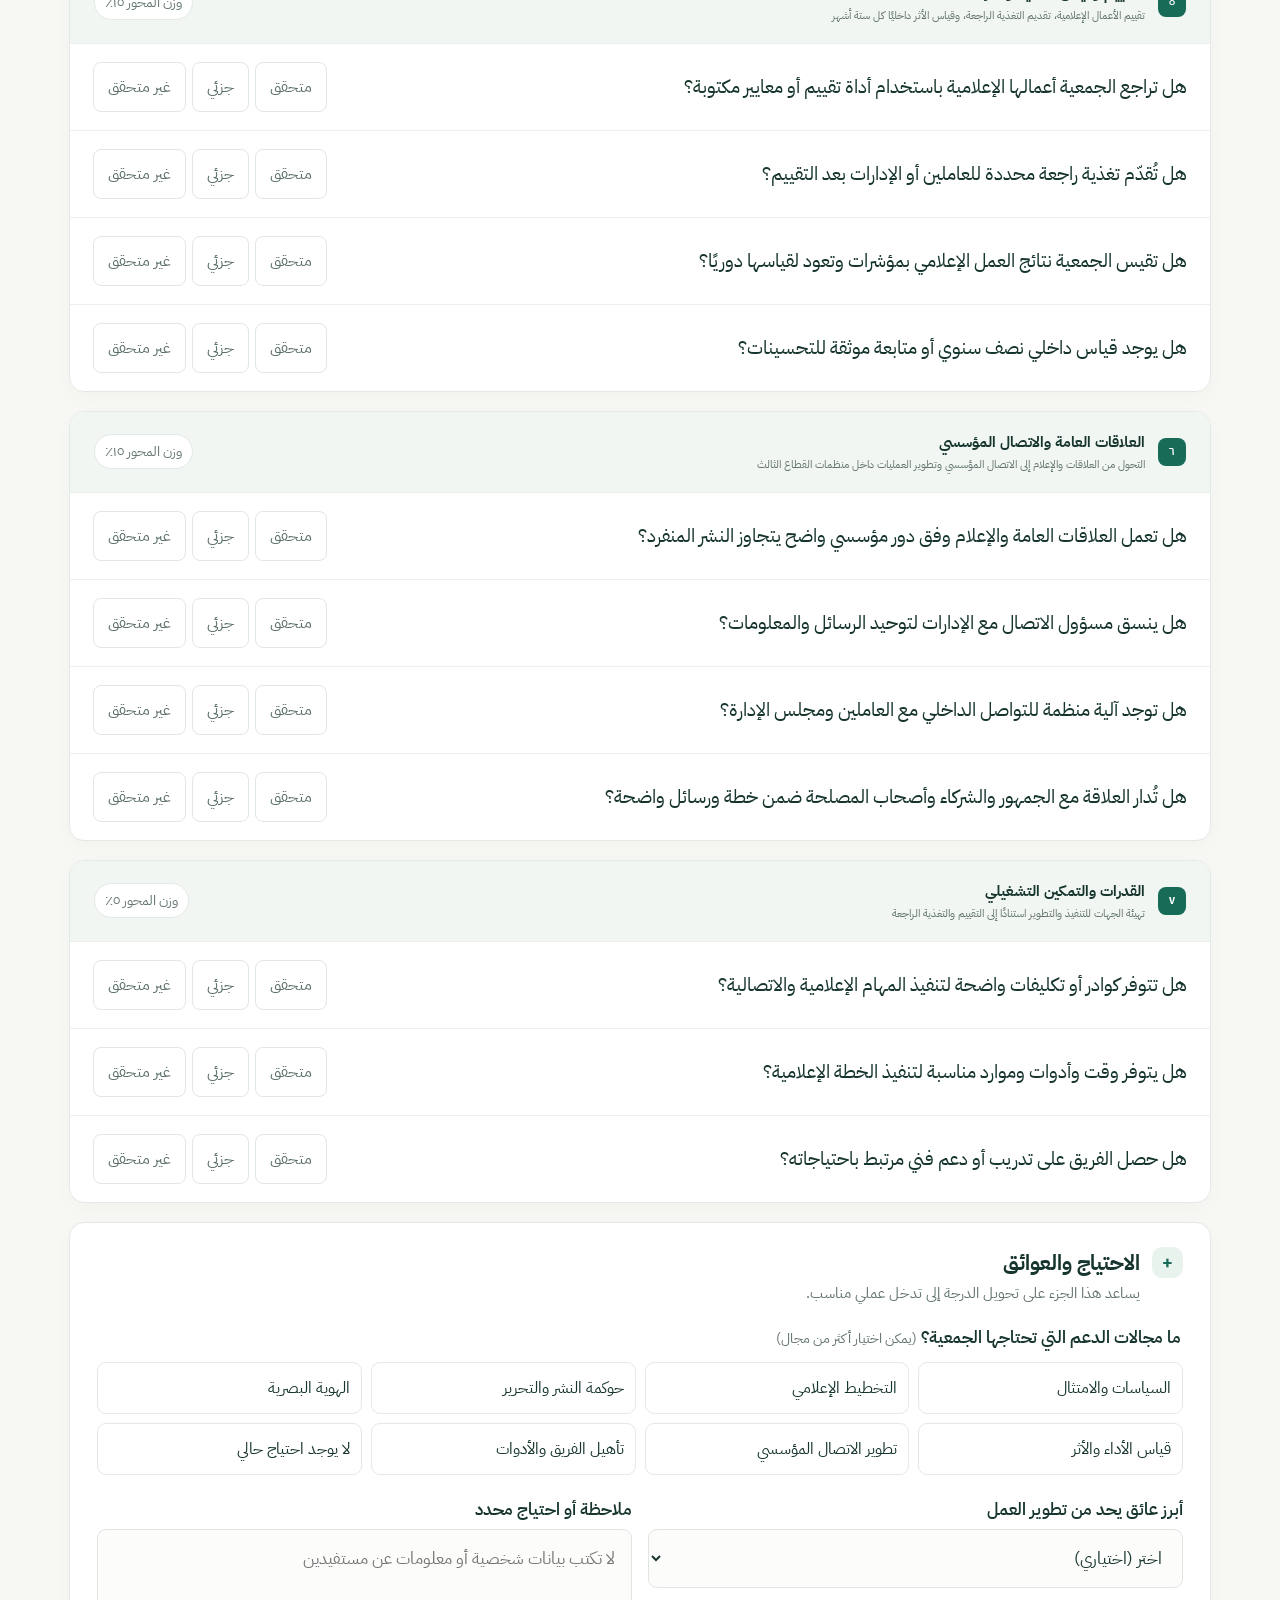
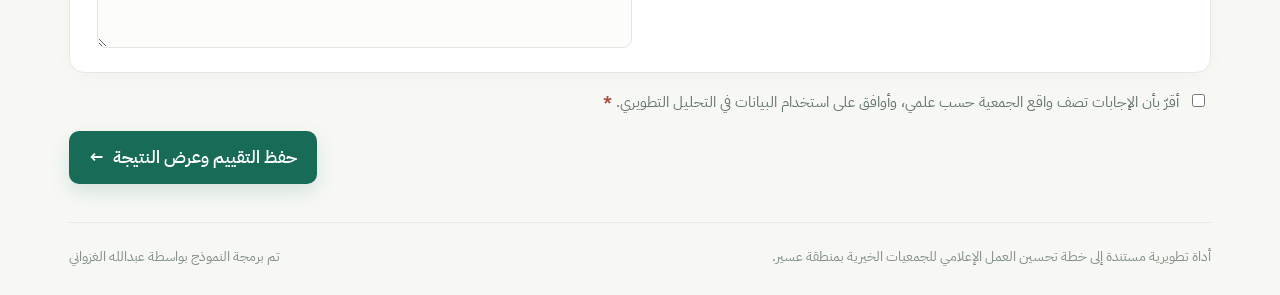
==== commit bcdcdd37: "Refresh survey script cache for updated question" ====
--- a/index.html
+++ b/index.html
@@ -48,6 +48,6 @@
   </main>
   <div class="toast" id="toast" role="status" aria-live="polite"></div>
   <script src="backend-config.js?v=20261019-1"></script>
-  <script src="app.js?v=20261019-3"></script>
+  <script src="app.js?v=20261019-7"></script>
 </body>
 </html>
